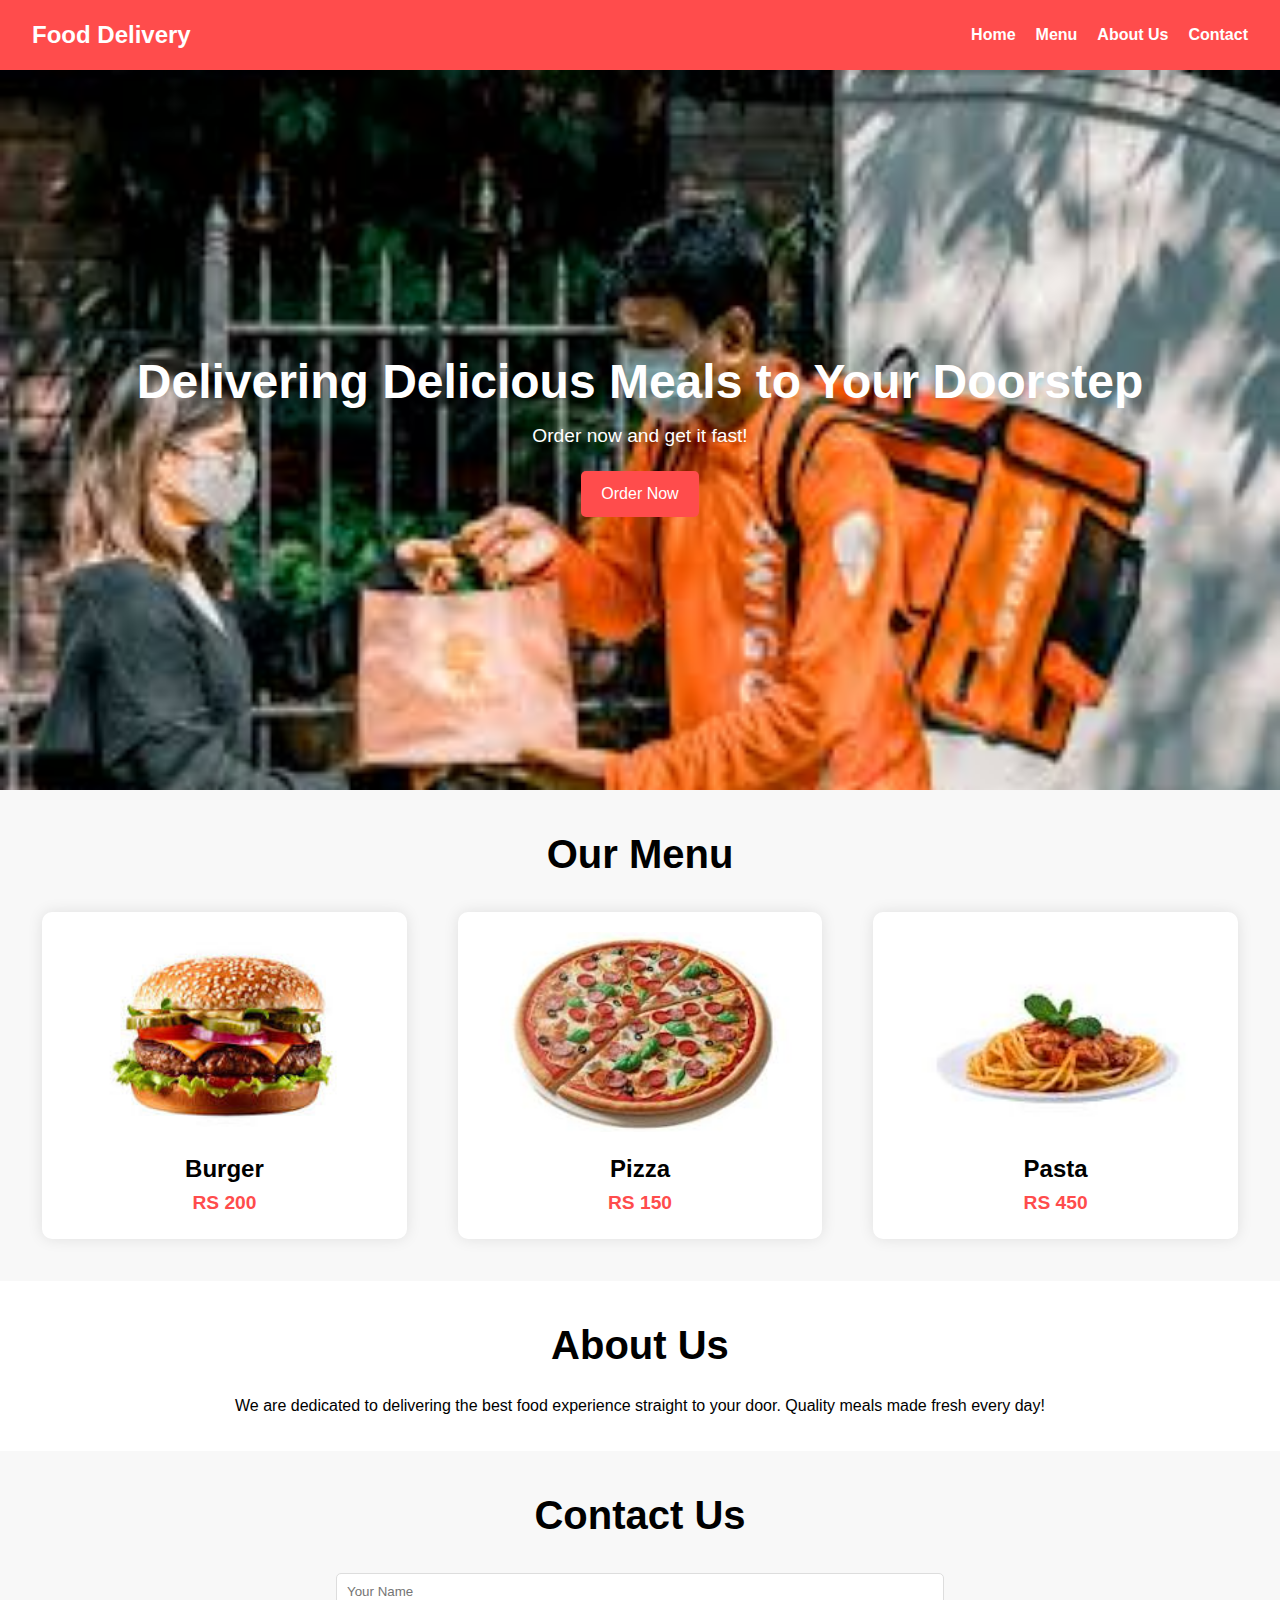
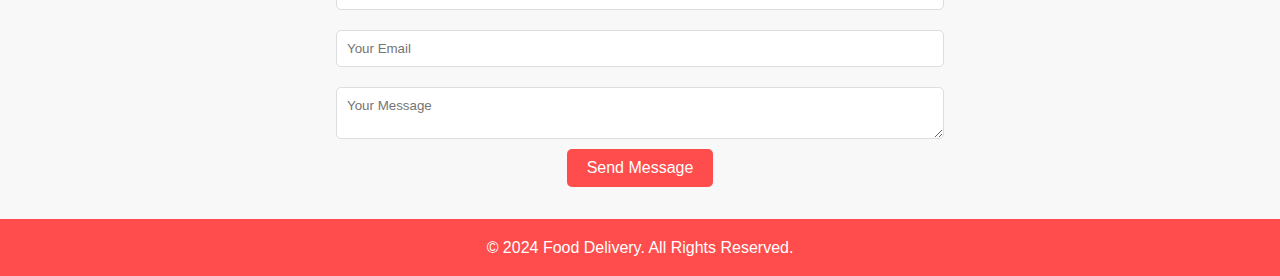
==== index.html @ 27117195 "Rename fooddelivery.html to index.html" ====
<!DOCTYPE html>
<html lang="en">
<head>
    <meta charset="UTF-8">
    <meta name="viewport" content="width=device-width, initial-scale=1.0">
    <title>Food Delivery</title>
    <link rel="stylesheet" href="fooddelivery.css">
</head>
<body>
    <!-- Header -->
    <header>
        <div class="logo">
            <h1>Food Delivery</h1>
        </div>
        <nav>
            <ul>
                <li><a href="#home">Home</a></li>
                <li><a href="#menu">Menu</a></li>
                <li><a href="#about">About Us</a></li>
                <li><a href="#contact">Contact</a></li>
            </ul>
        </nav>
    </header>

    <!--Body -->
    <section class="banner" id="home">
        <h2>Delivering Delicious Meals to Your Doorstep</h2>
        <p>Order now and get it fast!</p>
        <a href="#menu" class="btn">Order Now</a>
    </section>

    <!-- Menu -->
    <section class="menu" id="menu">
        <h2>Our Menu</h2>
        <div class="menu-container">
            <div class="menu-item">
                <img src="burger.jfif" alt="Burger">
                <h3>Burger</h3>
                <p>RS 200</p>
            </div>
            <div class="menu-item">
                <img src="pizza.jfif" alt="Pizza">
                <h3>Pizza</h3>
                <p>RS 150</p>
            </div>
            <div class="menu-item">
                <img src="pasta.jfif" alt="Pasta">
                <h3>Pasta</h3>
                <p>RS 450</p>
            </div>
        </div>
    </section>

    <!-- About-->
    <section class="about" id="about">
        <h2>About Us</h2>
        <p>We are dedicated to delivering the best food experience straight to your door. Quality meals made fresh every day!</p>
    </section>

    <!-- Contact-->
    <section class="contact" id="contact">
        <h2>Contact Us</h2>
        <form>
            <input type="text" placeholder="Your Name" required>
            <input type="email" placeholder="Your Email" required>
            <textarea placeholder="Your Message" required></textarea>
            <button type="submit">Send Message</button>
        </form>
    </section>

    <!-- Footer -->
    <footer>
        <p>&copy; 2024 Food Delivery. All Rights Reserved.</p>
    </footer>
</body>
</html>
---- fooddelivery.css ----
/* Global Styles */
* {
    margin: 0;
    padding: 0;
    box-sizing: border-box;
    font-family: 'Arial', sans-serif;
}

body {
    line-height: 1.6;
}

/* Header */
header {
    display: flex;
    justify-content: space-between;
    align-items: center;
    background: #ff4c4c;
    padding: 1rem 2rem;
    color: white;
}

nav ul {
    display: flex;
    list-style: none;
}

nav ul li {
    margin-left: 20px;
}

nav ul li a {
    color: white;
    text-decoration: none;
    font-weight: bold;
}

header h1 {
    font-size: 24px;
}

/* Body */
.banner {
    background-image: url('swiggy.jfif');
    background-size: cover;
    background-position: center;
    height: 80vh;
    display: flex;
    flex-direction: column;
    justify-content: center;
    align-items: center;
    text-align: center;
    color:white;
    padding: 20px;
}

.banner h2 {
    font-size: 3rem;
}

.banner p {
    font-size: 1.2rem;
}

.banner .btn {
    background: #ff4c4c;
    color: white;
    padding: 10px 20px;
    text-decoration: none;
    margin-top: 20px;
    font-size: 1rem;
    border-radius: 5px;
}

/* Menu */
.menu {
    padding: 2rem;
    background-color: #f8f8f8;
    text-align: center;
}

.menu h2 {
    font-size: 2.5rem;
    margin-bottom: 1rem;
}

.menu-container {
    display: flex;
    justify-content: space-between;
}

.menu-item {
    flex-basis: 30%;
    background: white;
    padding: 20px;
    margin: 10px;
    border-radius: 10px;
    box-shadow: 0px 0px 15px rgba(0, 0, 0, 0.1);
    text-align: center;
}

.menu-item img {
    width: 100%;
    height: 200px;
    object-fit: cover;
    border-radius: 10px;
}

.menu-item h3 {
    margin-top: 10px;
    font-size: 1.5rem;
}

.menu-item p {
    font-size: 1.2rem;
    color: #ff4c4c;
    font-weight: bold;
}

/* About */
.about {
    padding: 2rem;
    background-color: #fff;
    text-align: center;
}

.about h2 {
    font-size: 2.5rem;
    margin-bottom: 1rem;
}

/* Contact  */
.contact {
    padding: 2rem;
    background-color: #f8f8f8;
    text-align: center;
}

.contact h2 {
    font-size: 2.5rem;
    margin-bottom: 1rem;
}

.contact form {
    display: flex;
    flex-direction: column;
    align-items: center;
}

.contact form input,
.contact form textarea {
    width: 50%;
    padding: 10px;
    margin: 10px 0;
    border-radius: 5px;
    border: 1px solid #ddd;
}

.contact form button {
    background-color: #ff4c4c;
    color: white;
    padding: 10px 20px;
    border: none;
    border-radius: 5px;
    font-size: 1rem;
    cursor: pointer;
}

/* Footer  */
footer {
    text-align: center;
    padding: 1rem;
    background-color: #ff4c4c;
    color: white;
}
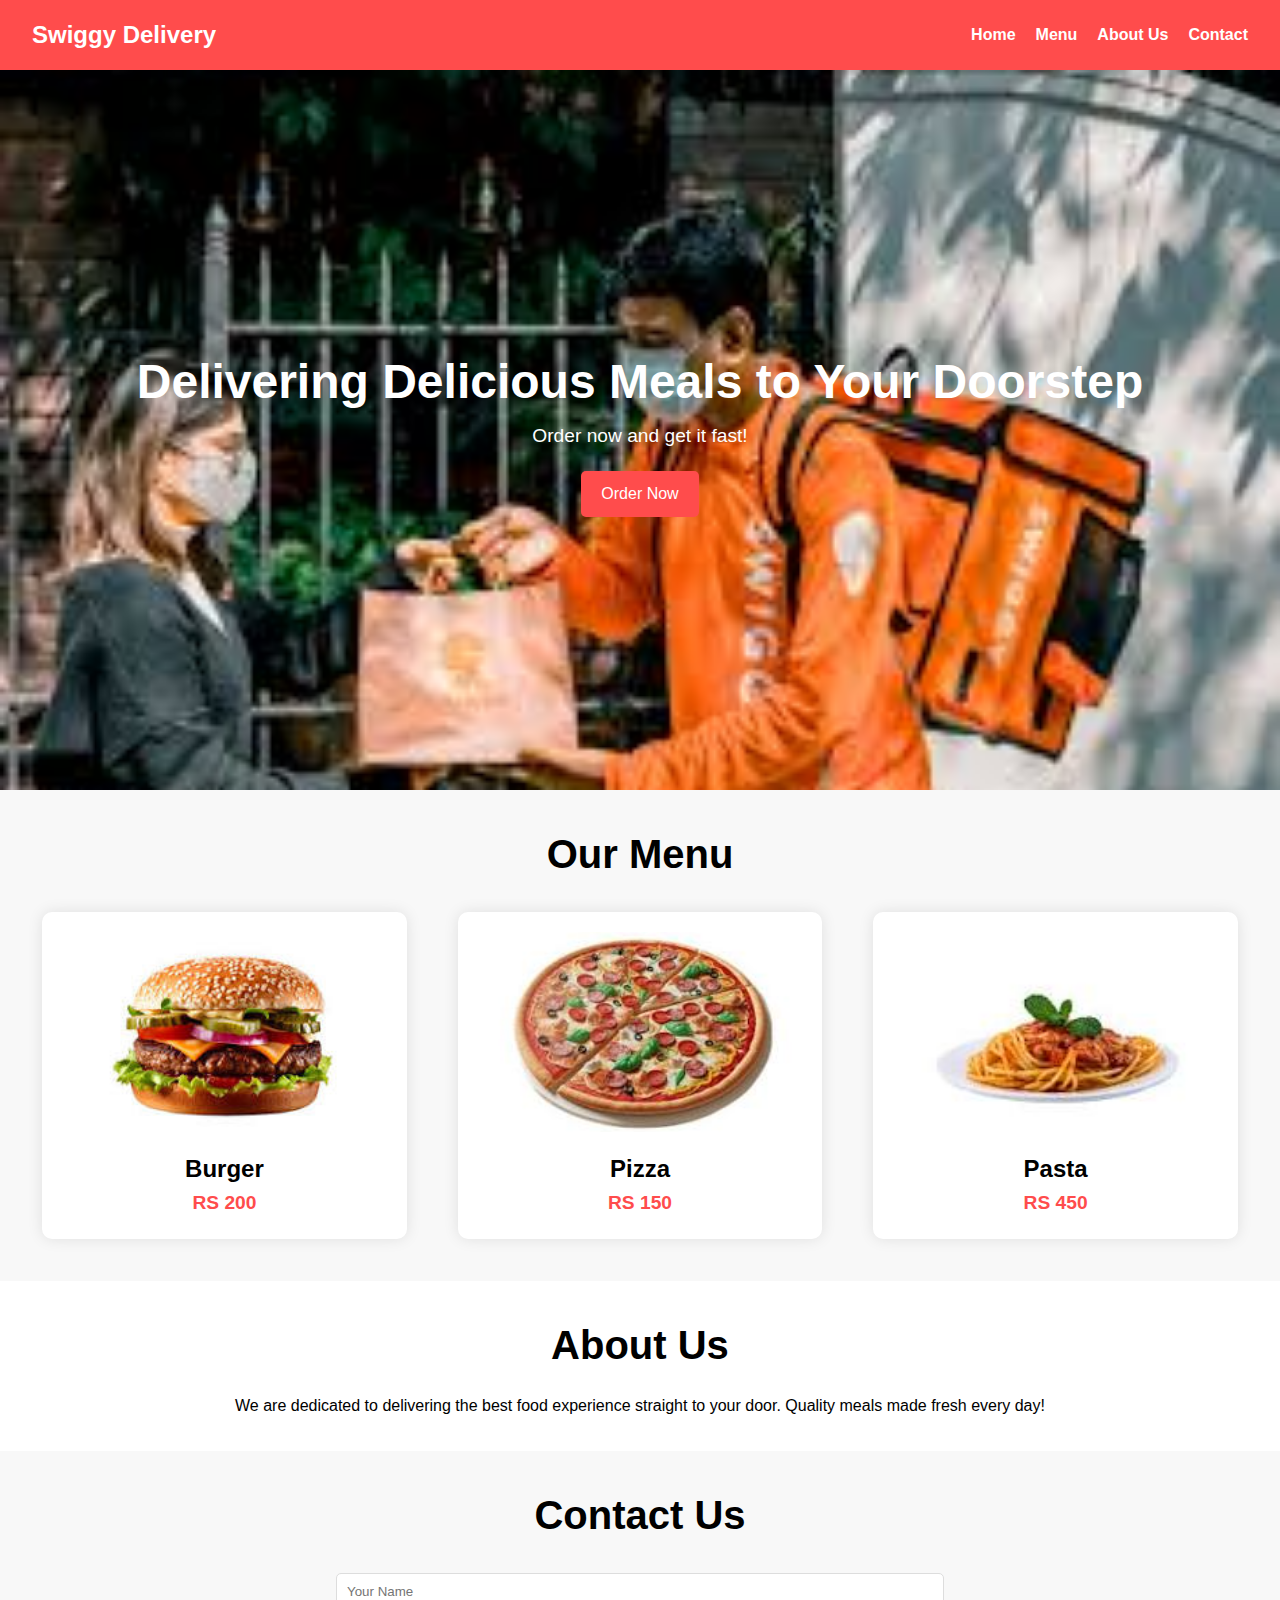
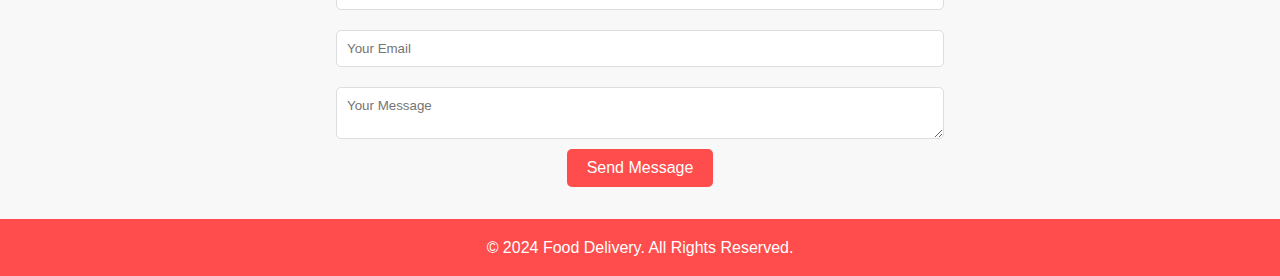
==== commit 457c89e8: "Update index.html" ====
--- a/index.html
+++ b/index.html
@@ -10,7 +10,7 @@
     <!-- Header -->
     <header>
         <div class="logo">
-            <h1>Food Delivery</h1>
+            <h1>Swiggy Delivery</h1>
         </div>
         <nav>
             <ul>
